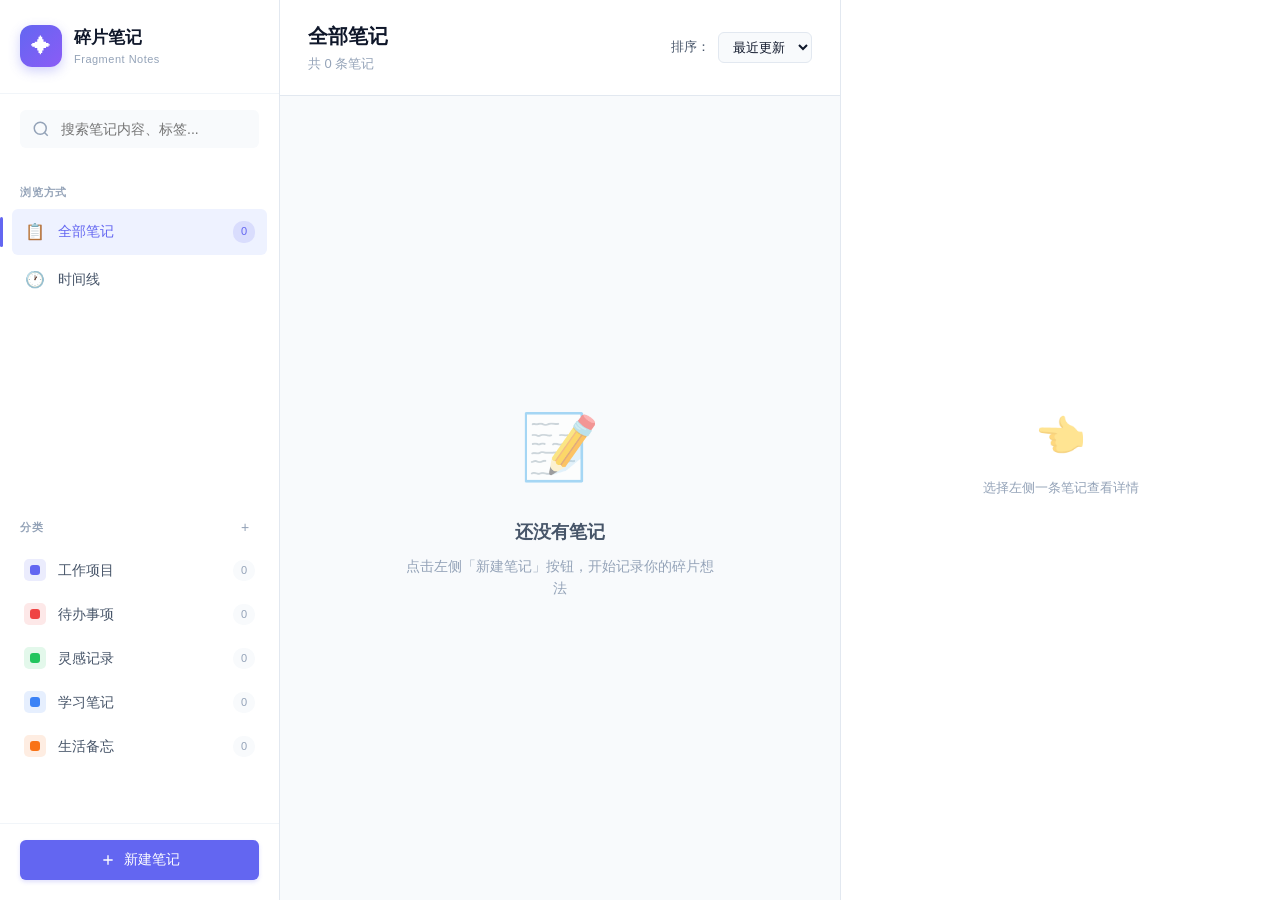
==== index.html @ e528a254 "round 1: 代码生成" ====
<!DOCTYPE html>
<html lang="zh-CN">
<head>
    <meta charset="UTF-8">
    <meta name="viewport" content="width=device-width, initial-scale=1.0">
    <title>碎片笔记 · Fragment Notes</title>
    <link rel="stylesheet" href="assets/css/style.css">
</head>
<body>
    <div class="app-container">
        <aside class="sidebar">
            <div class="logo">
                <div class="logo-icon">✦</div>
                <div class="logo-text">
                    <h1>碎片笔记</h1>
                    <p>Fragment Notes</p>
                </div>
            </div>

            <div class="search-box">
                <svg class="search-icon" viewBox="0 0 24 24" fill="none" stroke="currentColor" stroke-width="2">
                    <circle cx="11" cy="11" r="8"></circle>
                    <path d="M21 21l-4.35-4.35"></path>
                </svg>
                <input type="text" id="searchInput" placeholder="搜索笔记内容、标签...">
            </div>

            <nav class="nav-section">
                <div class="nav-label">浏览方式</div>
                <ul class="nav-list" id="viewNav">
                    <li class="nav-item active" data-view="list">
                        <span class="nav-icon">📋</span>
                        <span class="nav-text">全部笔记</span>
                        <span class="nav-count" id="totalCount">0</span>
                    </li>
                    <li class="nav-item" data-view="timeline">
                        <span class="nav-icon">🕐</span>
                        <span class="nav-text">时间线</span>
                    </li>
                </ul>
            </nav>

            <nav class="nav-section">
                <div class="nav-label">
                    <span>分类</span>
                    <button class="icon-btn" id="addCategoryBtn" title="添加分类">+</button>
                </div>
                <ul class="nav-list" id="categoryList"></ul>
            </nav>

            <div class="sidebar-footer">
                <button class="btn-primary" id="newNoteBtn">
                    <svg viewBox="0 0 24 24" fill="none" stroke="currentColor" stroke-width="2">
                        <path d="M12 5v14M5 12h14"></path>
                    </svg>
                    新建笔记
                </button>
            </div>
        </aside>

        <main class="main-content">
            <header class="main-header">
                <div class="header-left">
                    <h2 id="viewTitle">全部笔记</h2>
                    <p id="viewSubtitle">共 0 条笔记</p>
                </div>
                <div class="header-right">
                    <div class="sort-select">
                        <label>排序：</label>
                        <select id="sortSelect">
                            <option value="updated_desc">最近更新</option>
                            <option value="updated_asc">最早更新</option>
                            <option value="created_desc">最近创建</option>
                            <option value="created_asc">最早创建</option>
                            <option value="title_asc">标题 A-Z</option>
                        </select>
                    </div>
                </div>
            </header>

            <section class="content-area" id="contentArea">
                <div class="empty-state" id="emptyState">
                    <div class="empty-icon">📝</div>
                    <h3>还没有笔记</h3>
                    <p>点击左侧「新建笔记」按钮，开始记录你的碎片想法</p>
                </div>

                <div class="list-view" id="listView" style="display: none;"></div>

                <div class="timeline-view" id="timelineView" style="display: none;"></div>
            </section>
        </main>

        <aside class="detail-panel" id="detailPanel">
            <div class="detail-empty" id="detailEmpty">
                <div class="empty-icon-small">👈</div>
                <p>选择左侧一条笔记查看详情</p>
            </div>

            <div class="detail-content" id="detailContent" style="display: none;">
                <div class="detail-actions">
                    <button class="icon-btn" id="editNoteBtn" title="编辑">✏️</button>
                    <button class="icon-btn" id="deleteNoteBtn" title="删除">🗑️</button>
                </div>
                <div class="detail-meta">
                    <span class="detail-category" id="detailCategory"></span>
                    <span class="detail-time" id="detailTime"></span>
                </div>
                <h2 class="detail-title" id="detailTitle"></h2>
                <div class="detail-body" id="detailBody"></div>
                <div class="detail-tags" id="detailTags"></div>
            </div>
        </aside>
    </div>

    <div class="modal" id="noteModal">
        <div class="modal-backdrop" data-close="modal"></div>
        <div class="modal-dialog modal-lg">
            <div class="modal-header">
                <h3 id="modalTitle">新建笔记</h3>
                <button class="icon-btn" data-close="modal">✕</button>
            </div>
            <div class="modal-body">
                <form id="noteForm">
                    <input type="hidden" id="noteId">
                    <div class="form-group">
                        <label>标题</label>
                        <input type="text" id="noteTitle" placeholder="给这条笔记起个名字..." required>
                    </div>
                    <div class="form-row">
                        <div class="form-group">
                            <label>分类</label>
                            <select id="noteCategory" required>
                                <option value="">请选择分类</option>
                            </select>
                        </div>
                        <div class="form-group">
                            <label>标签（用逗号分隔）</label>
                            <input type="text" id="noteTags" placeholder="例如：重要, 紧急, 待办">
                        </div>
                    </div>
                    <div class="form-group">
                        <label>内容</label>
                        <textarea id="noteContent" rows="10" placeholder="记录你的想法..." required></textarea>
                    </div>
                </form>
            </div>
            <div class="modal-footer">
                <button class="btn-secondary" data-close="modal">取消</button>
                <button class="btn-primary" id="saveNoteBtn">保存笔记</button>
            </div>
        </div>
    </div>

    <div class="modal" id="categoryModal">
        <div class="modal-backdrop" data-close="modal"></div>
        <div class="modal-dialog">
            <div class="modal-header">
                <h3>新建分类</h3>
                <button class="icon-btn" data-close="modal">✕</button>
            </div>
            <div class="modal-body">
                <form id="categoryForm">
                    <div class="form-group">
                        <label>分类名称</label>
                        <input type="text" id="categoryName" placeholder="例如：项目A、待办事项..." required>
                    </div>
                    <div class="form-group">
                        <label>颜色标记</label>
                        <div class="color-picker" id="colorPicker">
                            <div class="color-option active" data-color="#6366f1" style="background: #6366f1;"></div>
                            <div class="color-option" data-color="#8b5cf6" style="background: #8b5cf6;"></div>
                            <div class="color-option" data-color="#ec4899" style="background: #ec4899;"></div>
                            <div class="color-option" data-color="#ef4444" style="background: #ef4444;"></div>
                            <div class="color-option" data-color="#f97316" style="background: #f97316;"></div>
                            <div class="color-option" data-color="#eab308" style="background: #eab308;"></div>
                            <div class="color-option" data-color="#22c55e" style="background: #22c55e;"></div>
                            <div class="color-option" data-color="#14b8a6" style="background: #14b8a6;"></div>
                            <div class="color-option" data-color="#3b82f6" style="background: #3b82f6;"></div>
                            <div class="color-option" data-color="#64748b" style="background: #64748b;"></div>
                        </div>
                    </div>
                </form>
            </div>
            <div class="modal-footer">
                <button class="btn-secondary" data-close="modal">取消</button>
                <button class="btn-primary" id="saveCategoryBtn">保存分类</button>
            </div>
        </div>
    </div>

    <div class="toast" id="toast"></div>

    <script src="assets/js/storage.js"></script>
    <script src="assets/js/categories.js"></script>
    <script src="assets/js/search.js"></script>
    <script src="assets/js/notes.js"></script>
    <script src="assets/js/timeline.js"></script>
    <script src="assets/js/app.js"></script>
</body>
</html>
---- assets/css/style.css ----
:root {
    --primary: #6366f1;
    --primary-hover: #4f46e5;
    --primary-light: #eef2ff;
    --bg: #f8fafc;
    --bg-card: #ffffff;
    --bg-sidebar: #ffffff;
    --text-primary: #0f172a;
    --text-secondary: #475569;
    --text-muted: #94a3b8;
    --border: #e2e8f0;
    --border-light: #f1f5f9;
    --shadow-sm: 0 1px 2px rgba(0, 0, 0, 0.05);
    --shadow: 0 4px 6px -1px rgba(0, 0, 0, 0.05), 0 2px 4px -2px rgba(0, 0, 0, 0.05);
    --shadow-lg: 0 10px 15px -3px rgba(0, 0, 0, 0.08), 0 4px 6px -4px rgba(0, 0, 0, 0.08);
    --shadow-xl: 0 20px 25px -5px rgba(0, 0, 0, 0.1), 0 8px 10px -6px rgba(0, 0, 0, 0.1);
    --radius-sm: 6px;
    --radius: 10px;
    --radius-lg: 16px;
}

* {
    margin: 0;
    padding: 0;
    box-sizing: border-box;
}

body {
    font-family: -apple-system, BlinkMacSystemFont, "Segoe UI", "PingFang SC", "Hiragino Sans GB", "Microsoft YaHei", sans-serif;
    background: var(--bg);
    color: var(--text-primary);
    font-size: 14px;
    line-height: 1.6;
    overflow: hidden;
}

button {
    font-family: inherit;
    cursor: pointer;
    border: none;
    outline: none;
    background: none;
}

input, select, textarea {
    font-family: inherit;
    outline: none;
    border: 1px solid var(--border);
    border-radius: var(--radius-sm);
    padding: 10px 14px;
    font-size: 14px;
    transition: all 0.2s;
    background: var(--bg-card);
    color: var(--text-primary);
}

input:focus, select:focus, textarea:focus {
    border-color: var(--primary);
    box-shadow: 0 0 0 3px rgba(99, 102, 241, 0.1);
}

.app-container {
    display: flex;
    height: 100vh;
    width: 100vw;
}

.sidebar {
    width: 280px;
    background: var(--bg-sidebar);
    border-right: 1px solid var(--border);
    display: flex;
    flex-direction: column;
    flex-shrink: 0;
}

.logo {
    padding: 24px 20px;
    display: flex;
    align-items: center;
    gap: 12px;
    border-bottom: 1px solid var(--border-light);
}

.logo-icon {
    width: 42px;
    height: 42px;
    background: linear-gradient(135deg, #6366f1, #8b5cf6);
    border-radius: 12px;
    display: flex;
    align-items: center;
    justify-content: center;
    color: white;
    font-size: 20px;
    box-shadow: 0 4px 12px rgba(99, 102, 241, 0.3);
}

.logo-text h1 {
    font-size: 17px;
    font-weight: 700;
    color: var(--text-primary);
}

.logo-text p {
    font-size: 11px;
    color: var(--text-muted);
    letter-spacing: 0.5px;
}

.search-box {
    padding: 16px 20px;
    position: relative;
}

.search-box input {
    width: 100%;
    padding-left: 40px;
    background: var(--bg);
    border-color: transparent;
}

.search-box input:focus {
    background: var(--bg-card);
}

.search-icon {
    position: absolute;
    left: 32px;
    top: 50%;
    transform: translateY(-50%);
    width: 18px;
    height: 18px;
    color: var(--text-muted);
    pointer-events: none;
}

.nav-section {
    padding: 8px 12px;
    flex: 1;
    overflow-y: auto;
}

.nav-label {
    display: flex;
    align-items: center;
    justify-content: space-between;
    padding: 12px 8px 8px;
    font-size: 11px;
    font-weight: 600;
    text-transform: uppercase;
    letter-spacing: 0.8px;
    color: var(--text-muted);
}

.nav-list {
    list-style: none;
    display: flex;
    flex-direction: column;
    gap: 2px;
}

.nav-item {
    display: flex;
    align-items: center;
    gap: 12px;
    padding: 10px 12px;
    border-radius: var(--radius-sm);
    cursor: pointer;
    transition: all 0.15s;
    color: var(--text-secondary);
    position: relative;
}

.nav-item:hover {
    background: var(--bg);
    color: var(--text-primary);
}

.nav-item.active {
    background: var(--primary-light);
    color: var(--primary);
    font-weight: 500;
}

.nav-item.active::before {
    content: '';
    position: absolute;
    left: -12px;
    top: 8px;
    bottom: 8px;
    width: 3px;
    background: var(--primary);
    border-radius: 3px;
}

.nav-icon {
    font-size: 16px;
    width: 22px;
    text-align: center;
}

.nav-text {
    flex: 1;
    font-size: 13.5px;
}

.nav-count {
    background: var(--bg);
    padding: 2px 8px;
    border-radius: 10px;
    font-size: 11px;
    color: var(--text-muted);
    font-weight: 500;
}

.nav-item.active .nav-count {
    background: rgba(99, 102, 241, 0.15);
    color: var(--primary);
}

.nav-category-color {
    width: 10px;
    height: 10px;
    border-radius: 3px;
    margin-left: 4px;
}

.sidebar-footer {
    padding: 16px 20px 20px;
    border-top: 1px solid var(--border-light);
}

.btn-primary {
    width: 100%;
    padding: 11px 16px;
    background: var(--primary);
    color: white;
    border-radius: var(--radius-sm);
    font-size: 14px;
    font-weight: 500;
    display: flex;
    align-items: center;
    justify-content: center;
    gap: 8px;
    transition: all 0.2s;
    box-shadow: 0 2px 4px rgba(99, 102, 241, 0.2);
}

.btn-primary:hover {
    background: var(--primary-hover);
    transform: translateY(-1px);
    box-shadow: 0 4px 12px rgba(99, 102, 241, 0.3);
}

.btn-primary svg {
    width: 16px;
    height: 16px;
}

.btn-secondary {
    padding: 10px 20px;
    background: var(--bg);
    color: var(--text-secondary);
    border-radius: var(--radius-sm);
    font-size: 14px;
    font-weight: 500;
    transition: all 0.2s;
}

.btn-secondary:hover {
    background: var(--border-light);
    color: var(--text-primary);
}

.icon-btn {
    width: 28px;
    height: 28px;
    border-radius: 6px;
    display: flex;
    align-items: center;
    justify-content: center;
    font-size: 14px;
    color: var(--text-muted);
    transition: all 0.15s;
}

.icon-btn:hover {
    background: var(--bg);
    color: var(--text-primary);
}

.nav-label .icon-btn:hover {
    background: var(--bg);
}

.main-content {
    flex: 1;
    display: flex;
    flex-direction: column;
    min-width: 0;
    background: var(--bg);
}

.main-header {
    padding: 20px 28px;
    display: flex;
    align-items: center;
    justify-content: space-between;
    border-bottom: 1px solid var(--border);
    background: var(--bg-card);
    flex-shrink: 0;
}

.header-left h2 {
    font-size: 20px;
    font-weight: 700;
    margin-bottom: 2px;
}

.header-left p {
    font-size: 13px;
    color: var(--text-muted);
}

.header-right {
    display: flex;
    align-items: center;
    gap: 12px;
}

.sort-select {
    display: flex;
    align-items: center;
    gap: 8px;
    font-size: 13px;
    color: var(--text-secondary);
}

.sort-select select {
    padding: 6px 10px;
    font-size: 13px;
    background: var(--bg);
}

.content-area {
    flex: 1;
    overflow-y: auto;
    padding: 24px 28px;
}

.empty-state {
    height: 100%;
    display: flex;
    flex-direction: column;
    align-items: center;
    justify-content: center;
    text-align: center;
    color: var(--text-muted);
}

.empty-icon {
    font-size: 64px;
    margin-bottom: 20px;
    opacity: 0.6;
}

.empty-icon-small {
    font-size: 40px;
    margin-bottom: 12px;
    opacity: 0.5;
}

.empty-state h3 {
    font-size: 18px;
    color: var(--text-secondary);
    margin-bottom: 8px;
    font-weight: 600;
}

.empty-state p {
    font-size: 14px;
    max-width: 320px;
}

.list-view {
    display: flex;
    flex-direction: column;
    gap: 12px;
}

.note-card {
    background: var(--bg-card);
    border: 1px solid var(--border-light);
    border-radius: var(--radius);
    padding: 18px 20px;
    cursor: pointer;
    transition: all 0.2s;
    position: relative;
}

.note-card:hover {
    border-color: var(--border);
    box-shadow: var(--shadow);
    transform: translateY(-1px);
}

.note-card.active {
    border-color: var(--primary);
    box-shadow: 0 0 0 3px rgba(99, 102, 241, 0.08);
}

.note-card-header {
    display: flex;
    align-items: flex-start;
    justify-content: space-between;
    gap: 12px;
    margin-bottom: 10px;
}

.note-card-title {
    font-size: 15px;
    font-weight: 600;
    color: var(--text-primary);
    line-height: 1.4;
    flex: 1;
    overflow: hidden;
    text-overflow: ellipsis;
    display: -webkit-box;
    -webkit-line-clamp: 1;
    -webkit-box-orient: vertical;
}

.note-card-category {
    flex-shrink: 0;
    padding: 3px 10px;
    border-radius: 6px;
    font-size: 12px;
    font-weight: 500;
    color: white;
}

.note-card-preview {
    font-size: 13.5px;
    color: var(--text-secondary);
    line-height: 1.6;
    margin-bottom: 12px;
    overflow: hidden;
    text-overflow: ellipsis;
    display: -webkit-box;
    -webkit-line-clamp: 2;
    -webkit-box-orient: vertical;
}

.note-card-footer {
    display: flex;
    align-items: center;
    justify-content: space-between;
}

.note-card-time {
    font-size: 12px;
    color: var(--text-muted);
}

.note-card-tags {
    display: flex;
    gap: 6px;
    flex-wrap: wrap;
}

.tag {
    padding: 2px 8px;
    background: var(--bg);
    border-radius: 4px;
    font-size: 11px;
    color: var(--text-secondary);
}

.highlight {
    background: #fef08a;
    padding: 0 2px;
    border-radius: 2px;
}

.detail-panel {
    width: 440px;
    background: var(--bg-card);
    border-left: 1px solid var(--border);
    flex-shrink: 0;
    display: flex;
    flex-direction: column;
    overflow-y: auto;
}

.detail-empty {
    flex: 1;
    display: flex;
    flex-direction: column;
    align-items: center;
    justify-content: center;
    color: var(--text-muted);
    padding: 40px;
    text-align: center;
}

.detail-empty p {
    font-size: 13px;
}

.detail-content {
    padding: 28px 32px;
    flex: 1;
}

.detail-actions {
    display: flex;
    justify-content: flex-end;
    gap: 4px;
    margin-bottom: 16px;
}

.detail-meta {
    display: flex;
    align-items: center;
    gap: 12px;
    margin-bottom: 16px;
    flex-wrap: wrap;
}

.detail-category {
    padding: 4px 12px;
    border-radius: 6px;
    font-size: 12px;
    font-weight: 500;
    color: white;
}

.detail-time {
    font-size: 12.5px;
    color: var(--text-muted);
}

.detail-title {
    font-size: 22px;
    font-weight: 700;
    line-height: 1.35;
    margin-bottom: 20px;
    color: var(--text-primary);
    word-break: break-word;
}

.detail-body {
    font-size: 14.5px;
    line-height: 1.75;
    color: var(--text-secondary);
    white-space: pre-wrap;
    word-break: break-word;
    margin-bottom: 20px;
}

.detail-tags {
    display: flex;
    flex-wrap: wrap;
    gap: 8px;
}

.detail-tags .tag {
    padding: 4px 10px;
    background: var(--primary-light);
    color: var(--primary);
    font-size: 12px;
}

.timeline-view {
    position: relative;
    padding-left: 32px;
}

.timeline-view::before {
    content: '';
    position: absolute;
    left: 11px;
    top: 8px;
    bottom: 8px;
    width: 2px;
    background: linear-gradient(to bottom, var(--primary), var(--border-light));
    border-radius: 2px;
}

.timeline-group {
    margin-bottom: 32px;
}

.timeline-date-header {
    position: relative;
    margin-bottom: 16px;
    margin-left: -32px;
    padding-left: 32px;
    display: flex;
    align-items: center;
    gap: 12px;
}

.timeline-dot {
    position: absolute;
    left: 5px;
    width: 14px;
    height: 14px;
    background: var(--bg-card);
    border: 3px solid var(--primary);
    border-radius: 50%;
    box-shadow: 0 0 0 4px var(--bg);
}

.timeline-date {
    font-size: 15px;
    font-weight: 700;
    color: var(--text-primary);
}

.timeline-date-sub {
    font-size: 12px;
    color: var(--text-muted);
    font-weight: 400;
}

.timeline-items {
    display: flex;
    flex-direction: column;
    gap: 10px;
}

.timeline-item {
    position: relative;
    padding: 16px 18px;
    background: var(--bg-card);
    border: 1px solid var(--border-light);
    border-radius: var(--radius);
    cursor: pointer;
    transition: all 0.2s;
}

.timeline-item::before {
    content: '';
    position: absolute;
    left: -27px;
    top: 24px;
    width: 10px;
    height: 10px;
    background: var(--bg-card);
    border: 2px solid var(--border);
    border-radius: 50%;
    transition: all 0.2s;
}

.timeline-item:hover {
    border-color: var(--border);
    box-shadow: var(--shadow);
}

.timeline-item:hover::before {
    border-color: var(--primary);
    background: var(--primary);
}

.timeline-item-time {
    font-size: 11.5px;
    color: var(--text-muted);
    margin-bottom: 6px;
    font-variant-numeric: tabular-nums;
}

.timeline-item-title {
    font-size: 14.5px;
    font-weight: 600;
    color: var(--text-primary);
    margin-bottom: 6px;
    overflow: hidden;
    text-overflow: ellipsis;
    display: -webkit-box;
    -webkit-line-clamp: 1;
    -webkit-box-orient: vertical;
}

.timeline-item-preview {
    font-size: 13px;
    color: var(--text-secondary);
    line-height: 1.55;
    overflow: hidden;
    text-overflow: ellipsis;
    display: -webkit-box;
    -webkit-line-clamp: 2;
    -webkit-box-orient: vertical;
}

.timeline-item-cat {
    display: inline-block;
    margin-left: 8px;
    padding: 1px 7px;
    border-radius: 4px;
    font-size: 11px;
    color: white;
    vertical-align: middle;
}

.modal {
    position: fixed;
    inset: 0;
    z-index: 1000;
    display: none;
    align-items: center;
    justify-content: center;
}

.modal.active {
    display: flex;
}

.modal-backdrop {
    position: absolute;
    inset: 0;
    background: rgba(15, 23, 42, 0.45);
    backdrop-filter: blur(4px);
}

.modal-dialog {
    position: relative;
    background: var(--bg-card);
    border-radius: var(--radius-lg);
    width: 100%;
    max-width: 480px;
    max-height: 85vh;
    display: flex;
    flex-direction: column;
    box-shadow: var(--shadow-xl);
    animation: modalIn 0.2s ease-out;
}

.modal-lg {
    max-width: 640px;
}

@keyframes modalIn {
    from {
        opacity: 0;
        transform: translateY(12px) scale(0.98);
    }
    to {
        opacity: 1;
        transform: translateY(0) scale(1);
    }
}

.modal-header {
    padding: 20px 24px;
    display: flex;
    align-items: center;
    justify-content: space-between;
    border-bottom: 1px solid var(--border-light);
}

.modal-header h3 {
    font-size: 17px;
    font-weight: 700;
}

.modal-body {
    padding: 24px;
    overflow-y: auto;
    flex: 1;
}

.modal-footer {
    padding: 16px 24px;
    display: flex;
    justify-content: flex-end;
    gap: 10px;
    border-top: 1px solid var(--border-light);
}

.form-group {
    margin-bottom: 18px;
}

.form-group:last-child {
    margin-bottom: 0;
}

.form-row {
    display: flex;
    gap: 16px;
}

.form-row .form-group {
    flex: 1;
}

.form-group label {
    display: block;
    font-size: 13px;
    font-weight: 500;
    color: var(--text-secondary);
    margin-bottom: 6px;
}

.form-group input,
.form-group select,
.form-group textarea {
    width: 100%;
}

.form-group textarea {
    resize: vertical;
    min-height: 120px;
    line-height: 1.6;
}

.color-picker {
    display: flex;
    gap: 10px;
    flex-wrap: wrap;
}

.color-option {
    width: 32px;
    height: 32px;
    border-radius: 8px;
    cursor: pointer;
    transition: all 0.15s;
    position: relative;
    border: 2px solid transparent;
}

.color-option:hover {
    transform: scale(1.1);
}

.color-option.active {
    border-color: var(--text-primary);
}

.color-option.active::after {
    content: '✓';
    position: absolute;
    inset: 0;
    display: flex;
    align-items: center;
    justify-content: center;
    color: white;
    font-size: 14px;
    font-weight: bold;
    text-shadow: 0 1px 2px rgba(0, 0, 0, 0.2);
}

.toast {
    position: fixed;
    bottom: 32px;
    left: 50%;
    transform: translateX(-50%) translateY(100px);
    padding: 12px 24px;
    background: var(--text-primary);
    color: white;
    border-radius: var(--radius);
    font-size: 14px;
    font-weight: 500;
    box-shadow: var(--shadow-xl);
    z-index: 2000;
    opacity: 0;
    transition: all 0.3s;
    pointer-events: none;
}

.toast.show {
    transform: translateX(-50%) translateY(0);
    opacity: 1;
}

.toast.success {
    background: #22c55e;
}

.toast.error {
    background: #ef4444;
}

.toast.info {
    background: var(--primary);
}

::-webkit-scrollbar {
    width: 8px;
    height: 8px;
}

::-webkit-scrollbar-track {
    background: transparent;
}

::-webkit-scrollbar-thumb {
    background: #cbd5e1;
    border-radius: 4px;
}

::-webkit-scrollbar-thumb:hover {
    background: #94a3b8;
}

@media (max-width: 1200px) {
    .detail-panel {
        width: 380px;
    }
}

@media (max-width: 960px) {
    .detail-panel {
        display: none;
    }
}

@media (max-width: 768px) {
    .sidebar {
        width: 240px;
    }
    .main-header {
        padding: 16px 20px;
    }
    .content-area {
        padding: 16px 20px;
    }
}
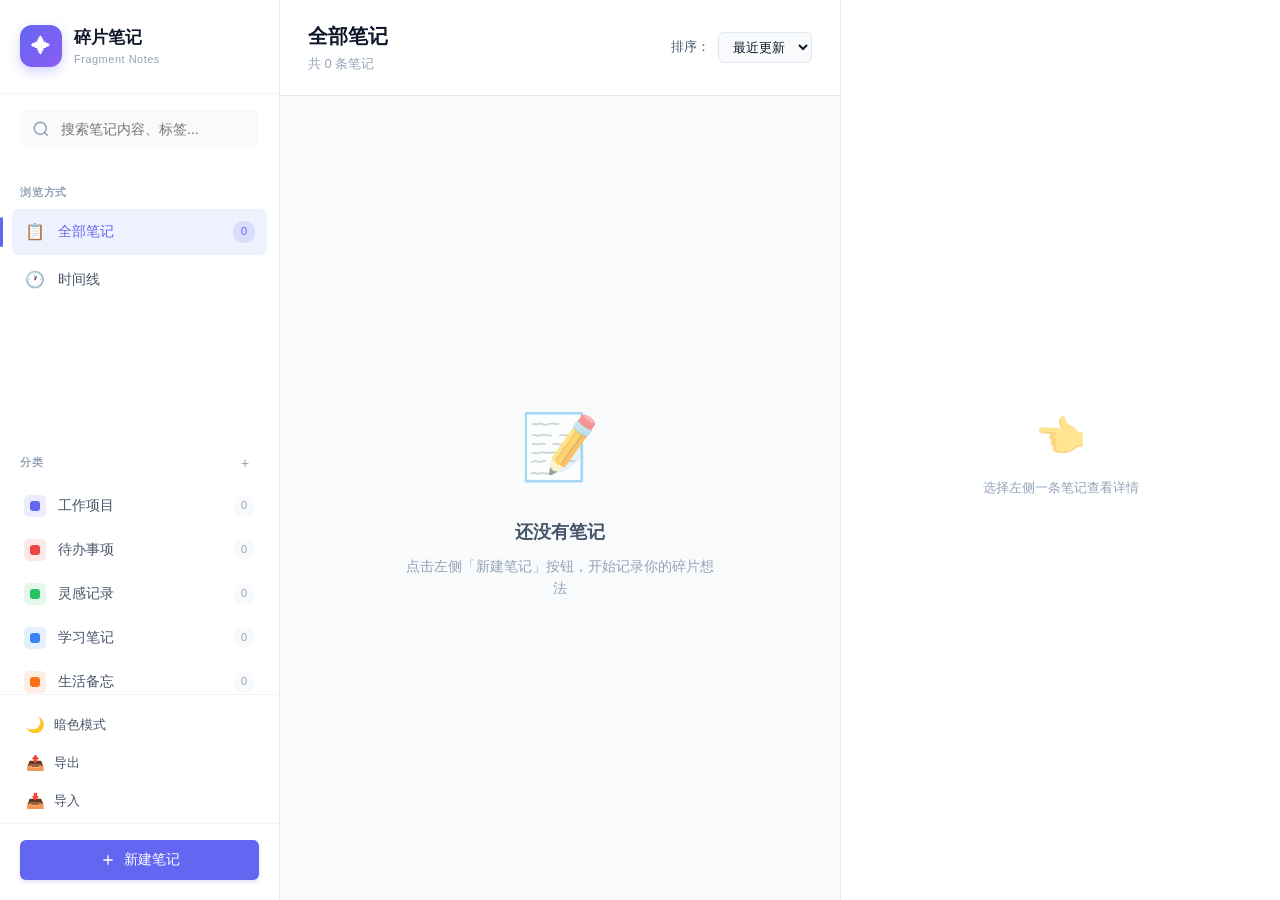
==== commit 2fbed3ad: "round 2: 代码迭代" ====
--- a/index.html
+++ b/index.html
@@ -48,6 +48,23 @@
                 <ul class="nav-list" id="categoryList"></ul>
             </nav>
 
+            <div class="sidebar-actions">
+                <button class="sidebar-action-btn" id="themeToggleBtn" title="切换主题">
+                    <span class="theme-icon-light">🌙</span>
+                    <span class="theme-icon-dark" style="display:none">☀️</span>
+                    <span class="sidebar-action-text" id="themeToggleText">暗色模式</span>
+                </button>
+                <button class="sidebar-action-btn" id="exportBtn" title="导出数据">
+                    <span>📤</span>
+                    <span class="sidebar-action-text">导出</span>
+                </button>
+                <button class="sidebar-action-btn" id="importBtn" title="导入数据">
+                    <span>📥</span>
+                    <span class="sidebar-action-text">导入</span>
+                </button>
+                <input type="file" id="importFileInput" accept=".json" style="display:none">
+            </div>
+
             <div class="sidebar-footer">
                 <button class="btn-primary" id="newNoteBtn">
                     <svg viewBox="0 0 24 24" fill="none" stroke="currentColor" stroke-width="2">
@@ -189,6 +206,21 @@
         </div>
     </div>
 
+    <div class="modal" id="confirmModal">
+        <div class="modal-backdrop" data-close="confirm"></div>
+        <div class="modal-dialog">
+            <div class="modal-body" style="padding:28px 24px;">
+                <div class="confirm-icon" id="confirmIcon">⚠️</div>
+                <h3 class="confirm-title" id="confirmTitle">确认操作</h3>
+                <p class="confirm-message" id="confirmMessage"></p>
+            </div>
+            <div class="modal-footer">
+                <button class="btn-secondary" id="confirmCancelBtn">取消</button>
+                <button class="btn-primary btn-danger" id="confirmOkBtn">确认</button>
+            </div>
+        </div>
+    </div>
+
     <div class="toast" id="toast"></div>
 
     <script src="assets/js/storage.js"></script>
--- a/assets/css/style.css
+++ b/assets/css/style.css
@@ -917,6 +917,213 @@
     }
 }
 
+.sidebar-actions {
+    padding: 12px 16px 4px;
+    display: flex;
+    flex-direction: column;
+    gap: 2px;
+    border-top: 1px solid var(--border-light);
+}
+
+.sidebar-action-btn {
+    display: flex;
+    align-items: center;
+    gap: 10px;
+    padding: 9px 10px;
+    border-radius: var(--radius-sm);
+    font-size: 13px;
+    color: var(--text-secondary);
+    transition: all 0.15s;
+    text-align: left;
+    width: 100%;
+}
+
+.sidebar-action-btn:hover {
+    background: var(--bg);
+    color: var(--text-primary);
+}
+
+.sidebar-action-btn > span:first-child {
+    font-size: 15px;
+    width: 18px;
+    text-align: center;
+}
+
+.sidebar-action-text {
+    flex: 1;
+}
+
+.confirm-icon {
+    font-size: 40px;
+    text-align: center;
+    margin-bottom: 12px;
+}
+
+.confirm-title {
+    font-size: 17px;
+    font-weight: 700;
+    color: var(--text-primary);
+    text-align: center;
+    margin-bottom: 8px;
+}
+
+.confirm-message {
+    font-size: 14px;
+    color: var(--text-secondary);
+    text-align: center;
+    line-height: 1.6;
+}
+
+.btn-danger {
+    background: #ef4444 !important;
+    box-shadow: 0 2px 4px rgba(239, 68, 68, 0.2);
+}
+
+.btn-danger:hover {
+    background: #dc2626 !important;
+    box-shadow: 0 4px 12px rgba(239, 68, 68, 0.3);
+}
+
+body.dark {
+    --bg: #0f172a;
+    --bg-card: #1e293b;
+    --bg-sidebar: #1e293b;
+    --text-primary: #f1f5f9;
+    --text-secondary: #cbd5e1;
+    --text-muted: #64748b;
+    --border: #334155;
+    --border-light: #273449;
+    --primary-light: rgba(99, 102, 241, 0.15);
+    --shadow-sm: 0 1px 2px rgba(0, 0, 0, 0.3);
+    --shadow: 0 4px 6px -1px rgba(0, 0, 0, 0.3), 0 2px 4px -2px rgba(0, 0, 0, 0.3);
+    --shadow-lg: 0 10px 15px -3px rgba(0, 0, 0, 0.4), 0 4px 6px -4px rgba(0, 0, 0, 0.4);
+    --shadow-xl: 0 20px 25px -5px rgba(0, 0, 0, 0.5), 0 8px 10px -6px rgba(0, 0, 0, 0.5);
+}
+
+body.dark .highlight {
+    background: #854d0e;
+    color: #fef9c3;
+}
+
+body.dark input,
+body.dark select,
+body.dark textarea {
+    background: #0f172a;
+    border-color: #334155;
+    color: #f1f5f9;
+}
+
+body.dark input:focus,
+body.dark select:focus,
+body.dark textarea:focus {
+    box-shadow: 0 0 0 3px rgba(99, 102, 241, 0.2);
+}
+
+body.dark .search-box input {
+    background: #0f172a;
+}
+
+body.dark .search-box input:focus {
+    background: #1e293b;
+}
+
+body.dark .nav-item:hover {
+    background: #273449;
+}
+
+body.dark .nav-item.active {
+    background: rgba(99, 102, 241, 0.15);
+    color: #a5b4fc;
+}
+
+body.dark .nav-count {
+    background: #0f172a;
+    color: #64748b;
+}
+
+body.dark .nav-item.active .nav-count {
+    background: rgba(99, 102, 241, 0.2);
+    color: #a5b4fc;
+}
+
+body.dark .icon-btn:hover {
+    background: #334155;
+}
+
+body.dark .sidebar-action-btn:hover {
+    background: #334155;
+}
+
+body.dark .note-card {
+    background: #1e293b;
+    border-color: #273449;
+}
+
+body.dark .note-card:hover {
+    border-color: #334155;
+}
+
+body.dark .btn-secondary {
+    background: #334155;
+    color: #cbd5e1;
+}
+
+body.dark .btn-secondary:hover {
+    background: #475569;
+    color: #f1f5f9;
+}
+
+body.dark .tag {
+    background: #334155;
+    color: #cbd5e1;
+}
+
+body.dark .detail-tags .tag {
+    background: rgba(99, 102, 241, 0.15);
+    color: #a5b4fc;
+}
+
+body.dark .timeline-item {
+    background: #1e293b;
+    border-color: #273449;
+}
+
+body.dark .timeline-item:hover {
+    border-color: #334155;
+}
+
+body.dark .color-option.active {
+    border-color: #f1f5f9;
+}
+
+body.dark .toast {
+    background: #334155;
+}
+
+body.dark ::-webkit-scrollbar-thumb {
+    background: #475569;
+}
+
+body.dark ::-webkit-scrollbar-thumb:hover {
+    background: #64748b;
+}
+
+body.dark .context-menu div:hover {
+    background: #334155 !important;
+}
+
+@media (max-width: 1200px) {
+    .detail-panel {
+        width: 380px;
+    }
+}
+
+@media (max-width: 960px) {
+    .detail-panel {
+        display: none;
+    }
+}
+
 @media (max-width: 768px) {
     .sidebar {
         width: 240px;
